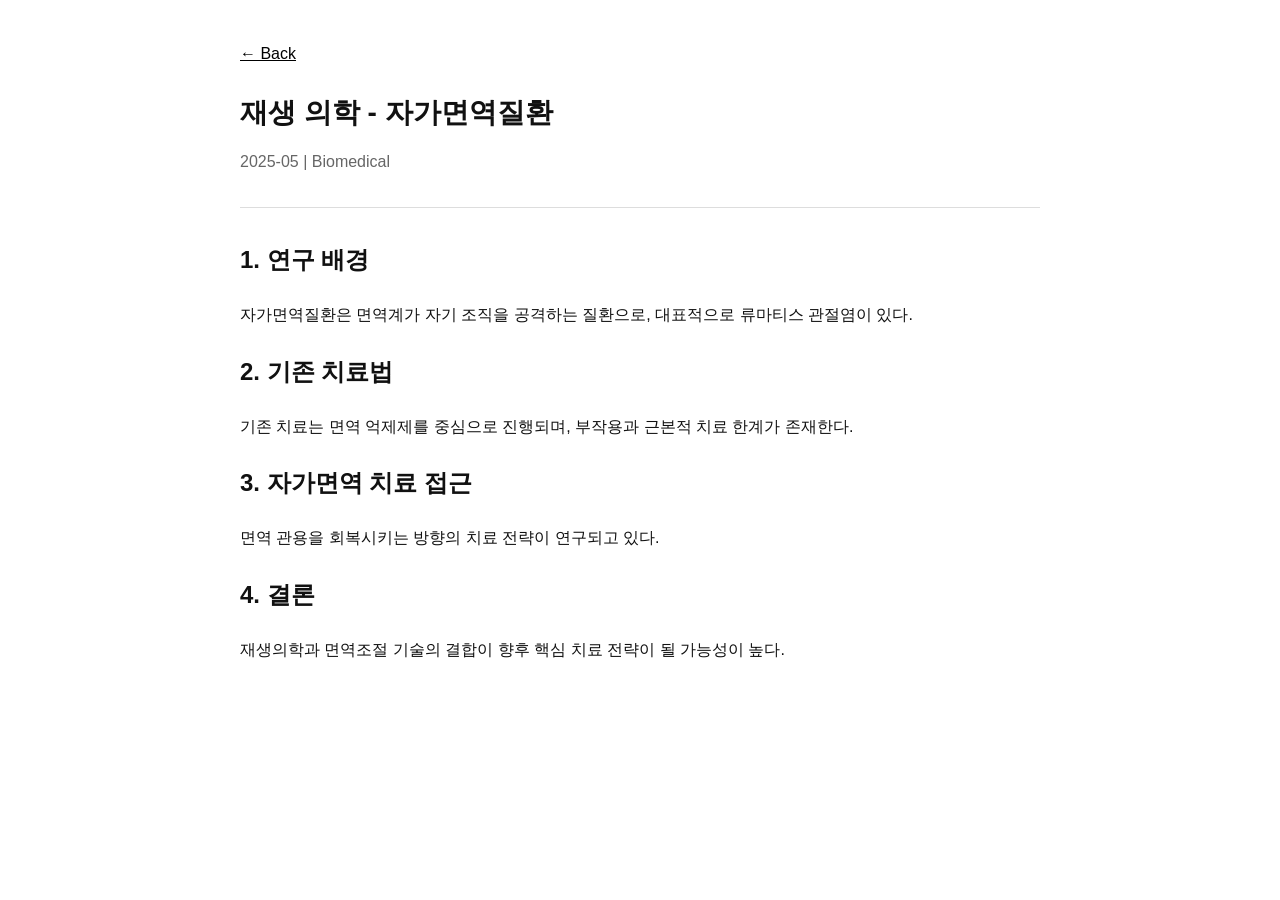
==== posts/autoimmune-therapy.html @ 0361a764 "Create autoimmune-therapy.html" ====
<!DOCTYPE html>

<html lang="ko">

<head>
<meta charset="UTF-8">
<title>재생 의학 - 자가면역질환</title>

<style>
body {
  font-family: 'Noto Sans KR', sans-serif;
  max-width: 800px;
  margin: auto;
  padding: 40px 20px;
  line-height: 1.8;
  color: #111;
}

h1 {
  font-size: 28px;
  margin-bottom: 10px;
}

.meta {
  color: #666;
  margin-bottom: 30px;
}

hr {
  border: none;
  border-top: 1px solid #ddd;
  margin: 30px 0;
}

a {
  color: #000;
}
</style>

</head>

<body>

<a href="../index.html">← Back</a>

<h1>재생 의학 - 자가면역질환</h1>
<div class="meta">2025-05 | Biomedical</div>

<hr>

<h2>1. 연구 배경</h2>
<p>
자가면역질환은 면역계가 자기 조직을 공격하는 질환으로,
대표적으로 류마티스 관절염이 있다.
</p>

<h2>2. 기존 치료법</h2>
<p>
기존 치료는 면역 억제제를 중심으로 진행되며,
부작용과 근본적 치료 한계가 존재한다.
</p>

<h2>3. 자가면역 치료 접근</h2>
<p>
면역 관용을 회복시키는 방향의 치료 전략이 연구되고 있다.
</p>

<h2>4. 결론</h2>
<p>
재생의학과 면역조절 기술의 결합이 향후 핵심 치료 전략이 될 가능성이 높다.
</p>

</body>
</html>
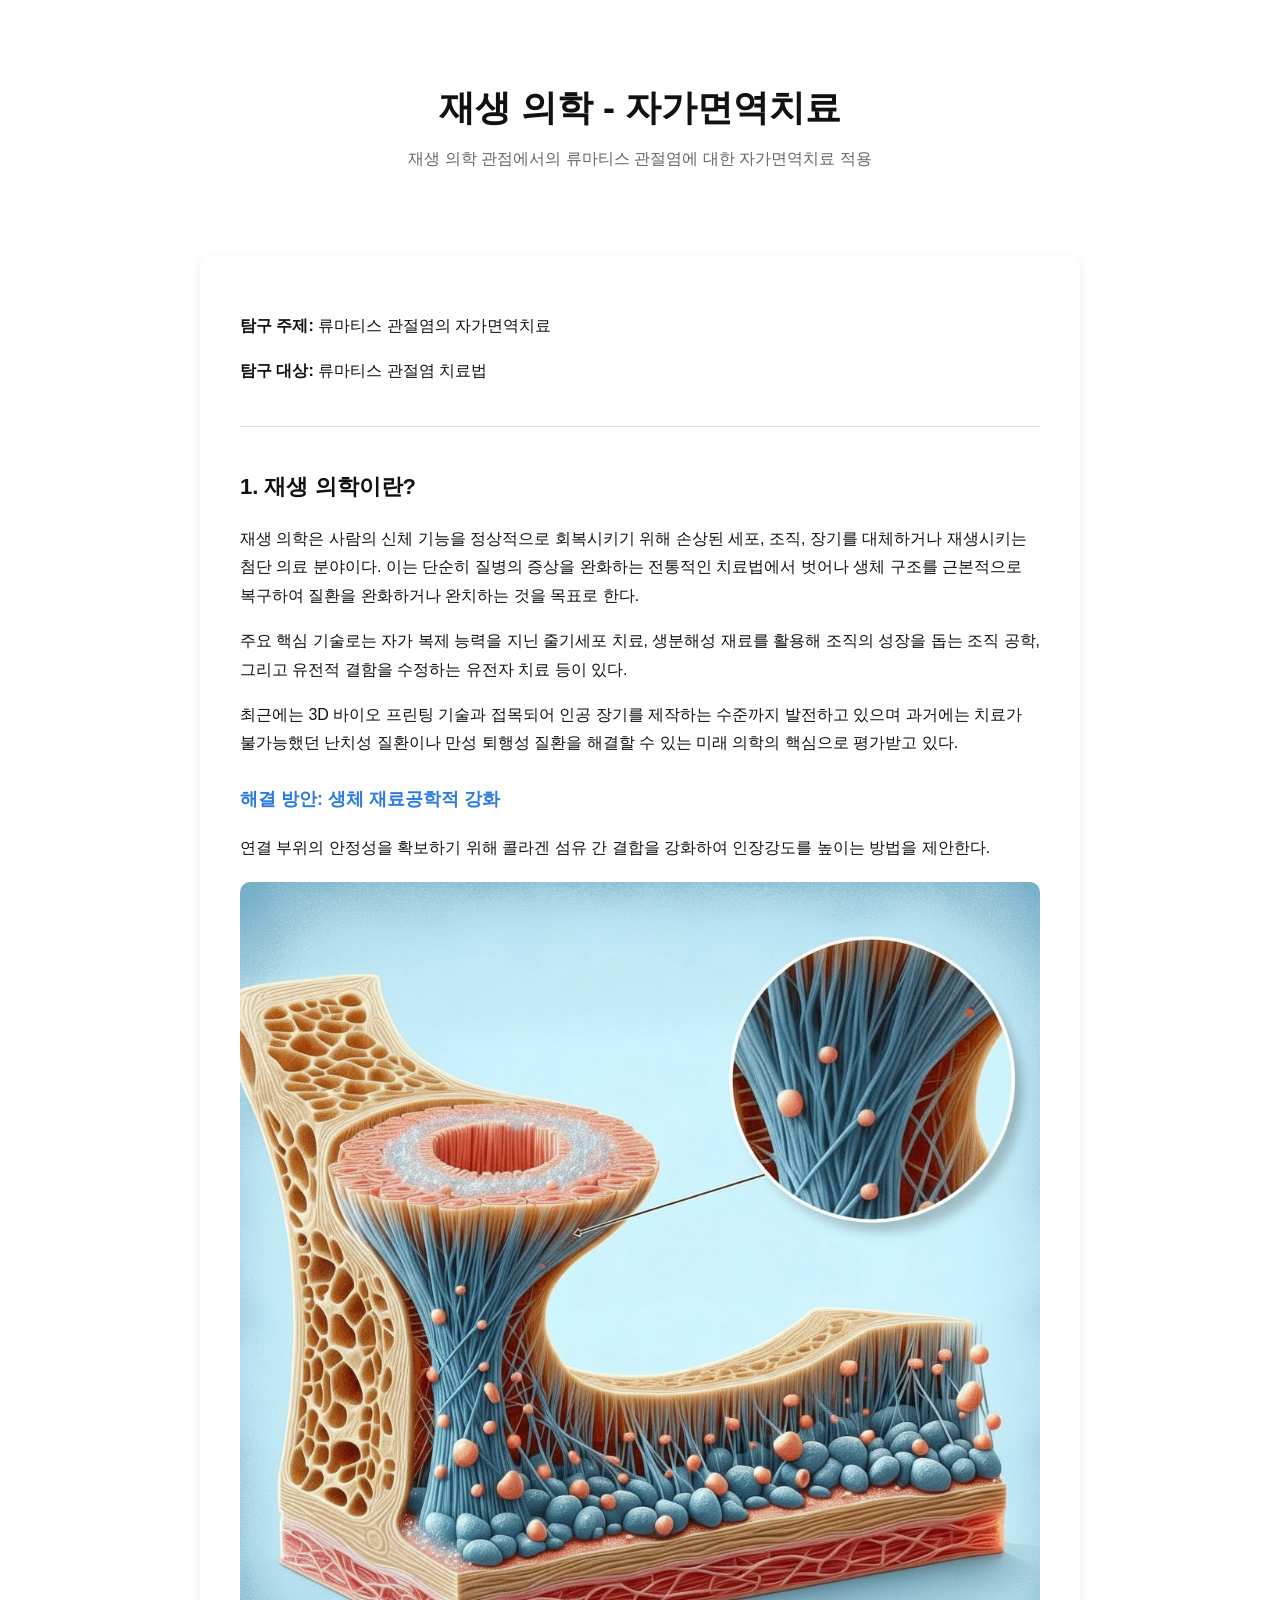
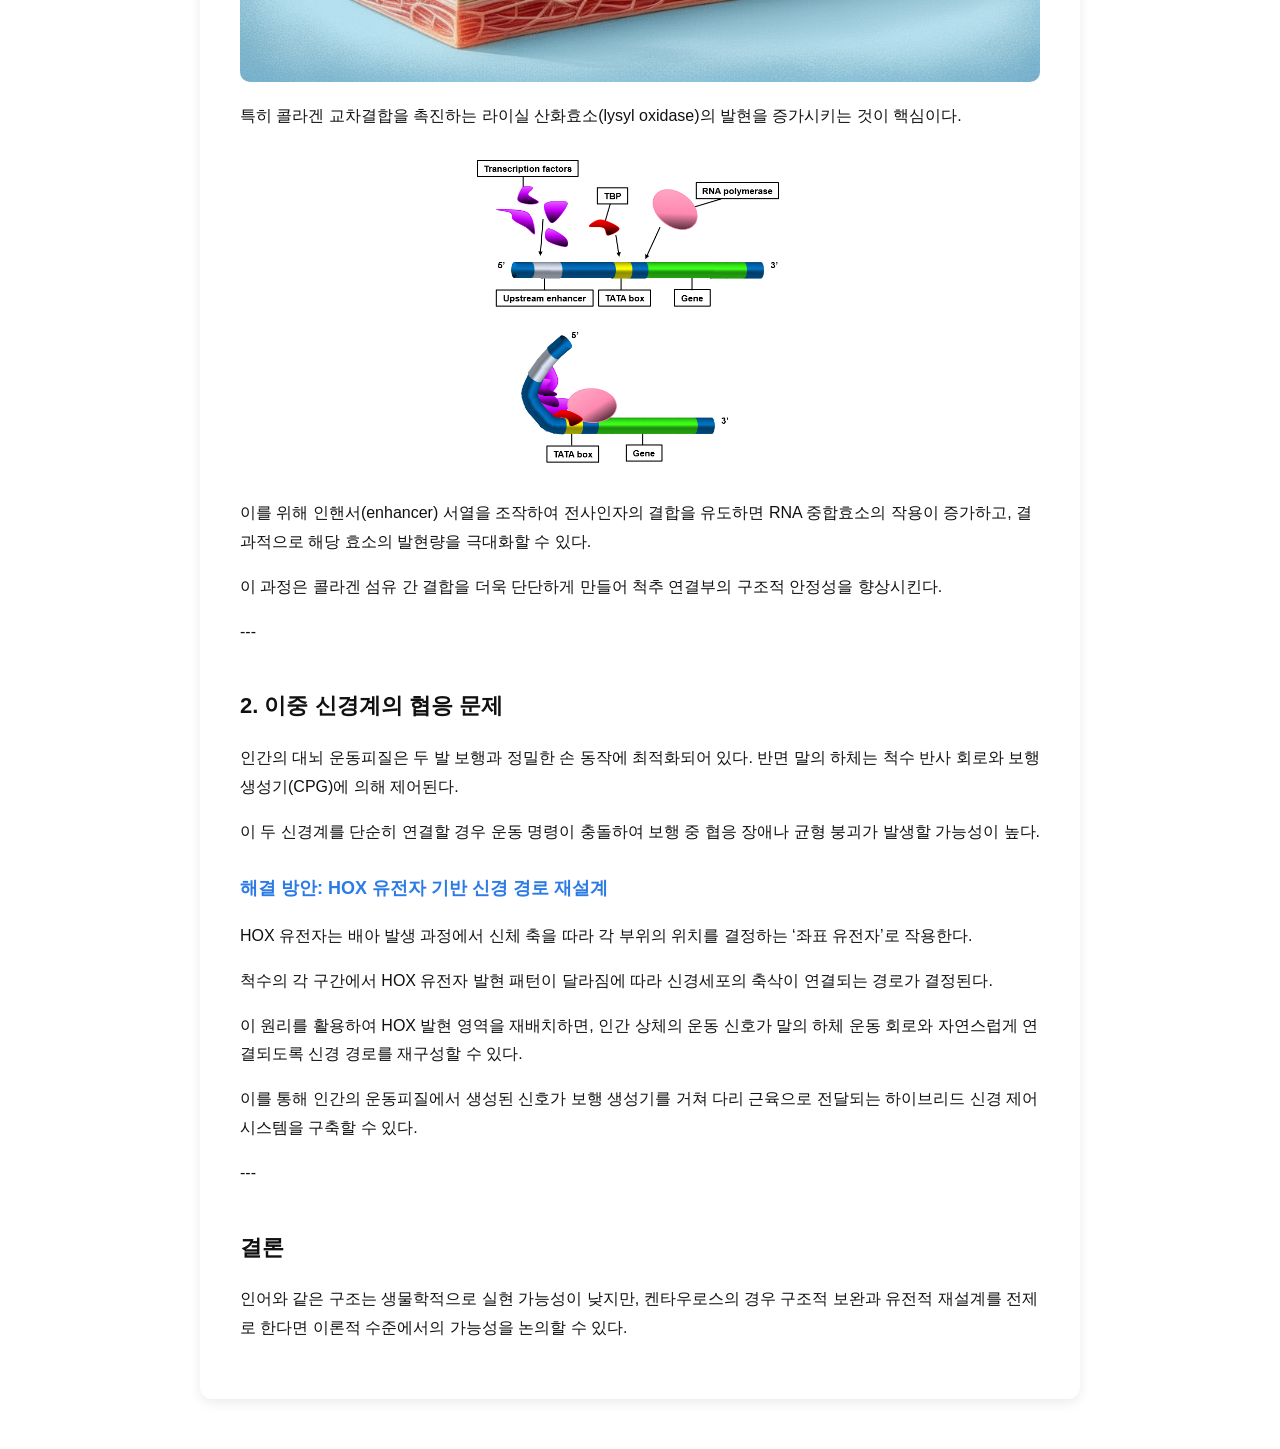
==== commit fe6dc907: "Update autoimmune-therapy.html" ====
--- a/posts/autoimmune-therapy.html
+++ b/posts/autoimmune-therapy.html
@@ -1,74 +1,118 @@
 <!DOCTYPE html>
-
-<html lang="ko">
+<html>
 
 <head>
 <meta charset="UTF-8">
-<title>재생 의학 - 자가면역질환</title>
-
-<style>
-body {
-  font-family: 'Noto Sans KR', sans-serif;
-  max-width: 800px;
-  margin: auto;
-  padding: 40px 20px;
-  line-height: 1.8;
-  color: #111;
-}
-
-h1 {
-  font-size: 28px;
-  margin-bottom: 10px;
-}
-
-.meta {
-  color: #666;
-  margin-bottom: 30px;
-}
-
-hr {
-  border: none;
-  border-top: 1px solid #ddd;
-  margin: 30px 0;
-}
-
-a {
-  color: #000;
-}
-</style>
-
+<title>재생 의학 - 자가면역치료</title></title>
+<link rel="stylesheet" href="../style.css">
 </head>
 
 <body>
 
-<a href="../index.html">← Back</a>
+<header>
+<h1>재생 의학 - 자가면역치료</h1>
+<p>재생 의학 관점에서의 류마티스 관절염에 대한 자가면역치료 적용</p>
+</header>
 
-<h1>재생 의학 - 자가면역질환</h1>
-<div class="meta">2025-05 | Biomedical</div>
+<div class="post-container">
+
+<p><strong>탐구 주제:</strong> 류마티스 관절염의 자가면역치료</p>
+<p><strong>탐구 대상:</strong> 류마티스 관절염 치료법</p>
 
 <hr>
 
-<h2>1. 연구 배경</h2>
+<h2>1. 재생 의학이란?</h2>
+
 <p>
-자가면역질환은 면역계가 자기 조직을 공격하는 질환으로,
-대표적으로 류마티스 관절염이 있다.
+재생 의학은 사람의 신체 기능을 정상적으로 회복시키기 위해 손상된 세포, 조직, 장기를 대체하거나 재생시키는 첨단 의료 분야이다. 이는 단순히 질병의 증상을 완화하는 전통적인 치료법에서 벗어나 생체 구조를 근본적으로 복구하여 질환을 완화하거나 완치하는 것을 목표로 한다.
+
 </p>
 
-<h2>2. 기존 치료법</h2>
 <p>
-기존 치료는 면역 억제제를 중심으로 진행되며,
-부작용과 근본적 치료 한계가 존재한다.
+주요 핵심 기술로는 자가 복제 능력을 지닌 줄기세포 치료, 생분해성 재료를 활용해 조직의 성장을 돕는 조직 공학, 그리고 유전적 결함을 수정하는 유전자 치료 등이 있다. 
 </p>
 
-<h2>3. 자가면역 치료 접근</h2>
 <p>
-면역 관용을 회복시키는 방향의 치료 전략이 연구되고 있다.
+최근에는 3D 바이오 프린팅 기술과 접목되어 인공 장기를 제작하는 수준까지 발전하고 있으며 과거에는 치료가 불가능했던 난치성 질환이나 만성 퇴행성 질환을 해결할 수 있는 미래 의학의 핵심으로 평가받고 있다.
 </p>
 
-<h2>4. 결론</h2>
+<h3>해결 방안: 생체 재료공학적 강화</h3>
+
 <p>
-재생의학과 면역조절 기술의 결합이 향후 핵심 치료 전략이 될 가능성이 높다.
+연결 부위의 안정성을 확보하기 위해 콜라겐 섬유 간 결합을 강화하여
+인장강도를 높이는 방법을 제안한다.
 </p>
 
+<img src="../images/centaur-post1.jpg">
+  
+<p>
+특히 콜라겐 교차결합을 촉진하는 라이실 산화효소(lysyl oxidase)의
+발현을 증가시키는 것이 핵심이다.
+</p>
+
+<img src="../images/centaur-post2.jpg">
+
+<p>
+이를 위해 인핸서(enhancer) 서열을 조작하여 전사인자의 결합을 유도하면
+RNA 중합효소의 작용이 증가하고,
+결과적으로 해당 효소의 발현량을 극대화할 수 있다.
+</p>
+
+<p>
+이 과정은 콜라겐 섬유 간 결합을 더욱 단단하게 만들어
+척추 연결부의 구조적 안정성을 향상시킨다.
+</p>
+
+---
+
+<h2>2. 이중 신경계의 협응 문제</h2>
+
+<p>
+인간의 대뇌 운동피질은 두 발 보행과 정밀한 손 동작에 최적화되어 있다.
+반면 말의 하체는 척수 반사 회로와 보행 생성기(CPG)에 의해 제어된다.
+</p>
+
+<p>
+이 두 신경계를 단순히 연결할 경우 운동 명령이 충돌하여
+보행 중 협응 장애나 균형 붕괴가 발생할 가능성이 높다.
+</p>
+
+<h3>해결 방안: HOX 유전자 기반 신경 경로 재설계</h3>
+
+<p>
+HOX 유전자는 배아 발생 과정에서 신체 축을 따라 각 부위의 위치를 결정하는
+‘좌표 유전자’로 작용한다.
+</p>
+
+<p>
+척수의 각 구간에서 HOX 유전자 발현 패턴이 달라짐에 따라
+신경세포의 축삭이 연결되는 경로가 결정된다.
+</p>
+
+<p>
+이 원리를 활용하여 HOX 발현 영역을 재배치하면,
+인간 상체의 운동 신호가 말의 하체 운동 회로와 자연스럽게 연결되도록
+신경 경로를 재구성할 수 있다.
+</p>
+
+<p>
+이를 통해 인간의 운동피질에서 생성된 신호가
+보행 생성기를 거쳐 다리 근육으로 전달되는
+하이브리드 신경 제어 시스템을 구축할 수 있다.
+</p>
+
+---
+
+<h2>결론</h2>
+
+<p>
+인어와 같은 구조는 생물학적으로 실현 가능성이 낮지만,
+켄타우로스의 경우 구조적 보완과 유전적 재설계를 전제로 한다면
+이론적 수준에서의 가능성을 논의할 수 있다.
+</p>
+
+</div>
+
 </body>
+
 </html>
--- a/style.css
+++ b/style.css
@@ -0,0 +1,136 @@
+body {
+font-family: 'Noto Sans KR', sans-serif;
+margin: 0;
+background: #ffffff;
+color: #111;
+}
+
+/* 배너 */
+header {
+text-align: center;
+padding: 60px 20px 20px;
+}
+
+header h1 {
+font-size: 36px;
+margin-bottom: 10px;
+}
+
+header p {
+color: #666;
+}
+
+/* 검색 */
+.search-box {
+text-align: center;
+margin: 20px 0;
+}
+
+.search-box input {
+width: 300px;
+padding: 10px;
+border: 1px solid #ccc;
+}
+
+/* 최근 게시물 */
+.recent-section {
+margin-top: 40px;
+}
+
+.recent-section h2 {
+text-align: center;
+}
+
+.recent-container {
+display: flex;
+overflow-x: auto;
+gap: 20px;
+padding: 20px;
+}
+
+.recent-card {
+min-width: 250px;
+border: 1px solid #ddd;
+padding: 15px;
+}
+
+/* 카테고리 */
+.categories {
+display: flex;
+justify-content: center;
+gap: 10px;
+margin: 30px 0;
+}
+
+.categories button {
+padding: 8px 15px;
+border: 1px solid #aaa;
+background: none;
+cursor: pointer;
+}
+
+.categories button:hover {
+border-color: #000;
+}
+
+/* 게시물 */
+.post {
+border-bottom: 1px solid #eee;
+padding: 20px;
+max-width: 700px;
+margin: auto;
+}
+
+a {
+text-decoration: none;
+color: inherit;
+}
+
+a:hover {
+text-decoration: underline;
+}
+
+/* 게시글 본문 영역 */
+.post-container{
+max-width:800px;
+margin:50px auto;
+background:white;
+padding:40px;
+border-radius:12px;
+box-shadow:0 4px 12px rgba(0,0,0,0.08);
+line-height:1.8; /* 한글은 줄간격 넓히기 */
+}
+
+/* 큰 제목 */
+.post-container h2{
+margin-top:40px;
+font-size:22px;
+}
+
+/* 소제목 */
+.post-container h3{
+margin-top:25px;
+font-size:18px;
+color:#2c7be5;
+}
+
+/* 본문 */
+.post-container p{
+margin:16px 0;
+font-size:16px; /* 한글은 살짝 크게 */
+}
+
+/* 구분선 */
+.post-container hr{
+margin:40px 0;
+border:none;
+border-top:1px solid #ddd;
+}
+
+.post-container img{
+display:block;
+max-width:100%;
+height:auto;
+margin:20px auto;
+border-radius:10px;
+}
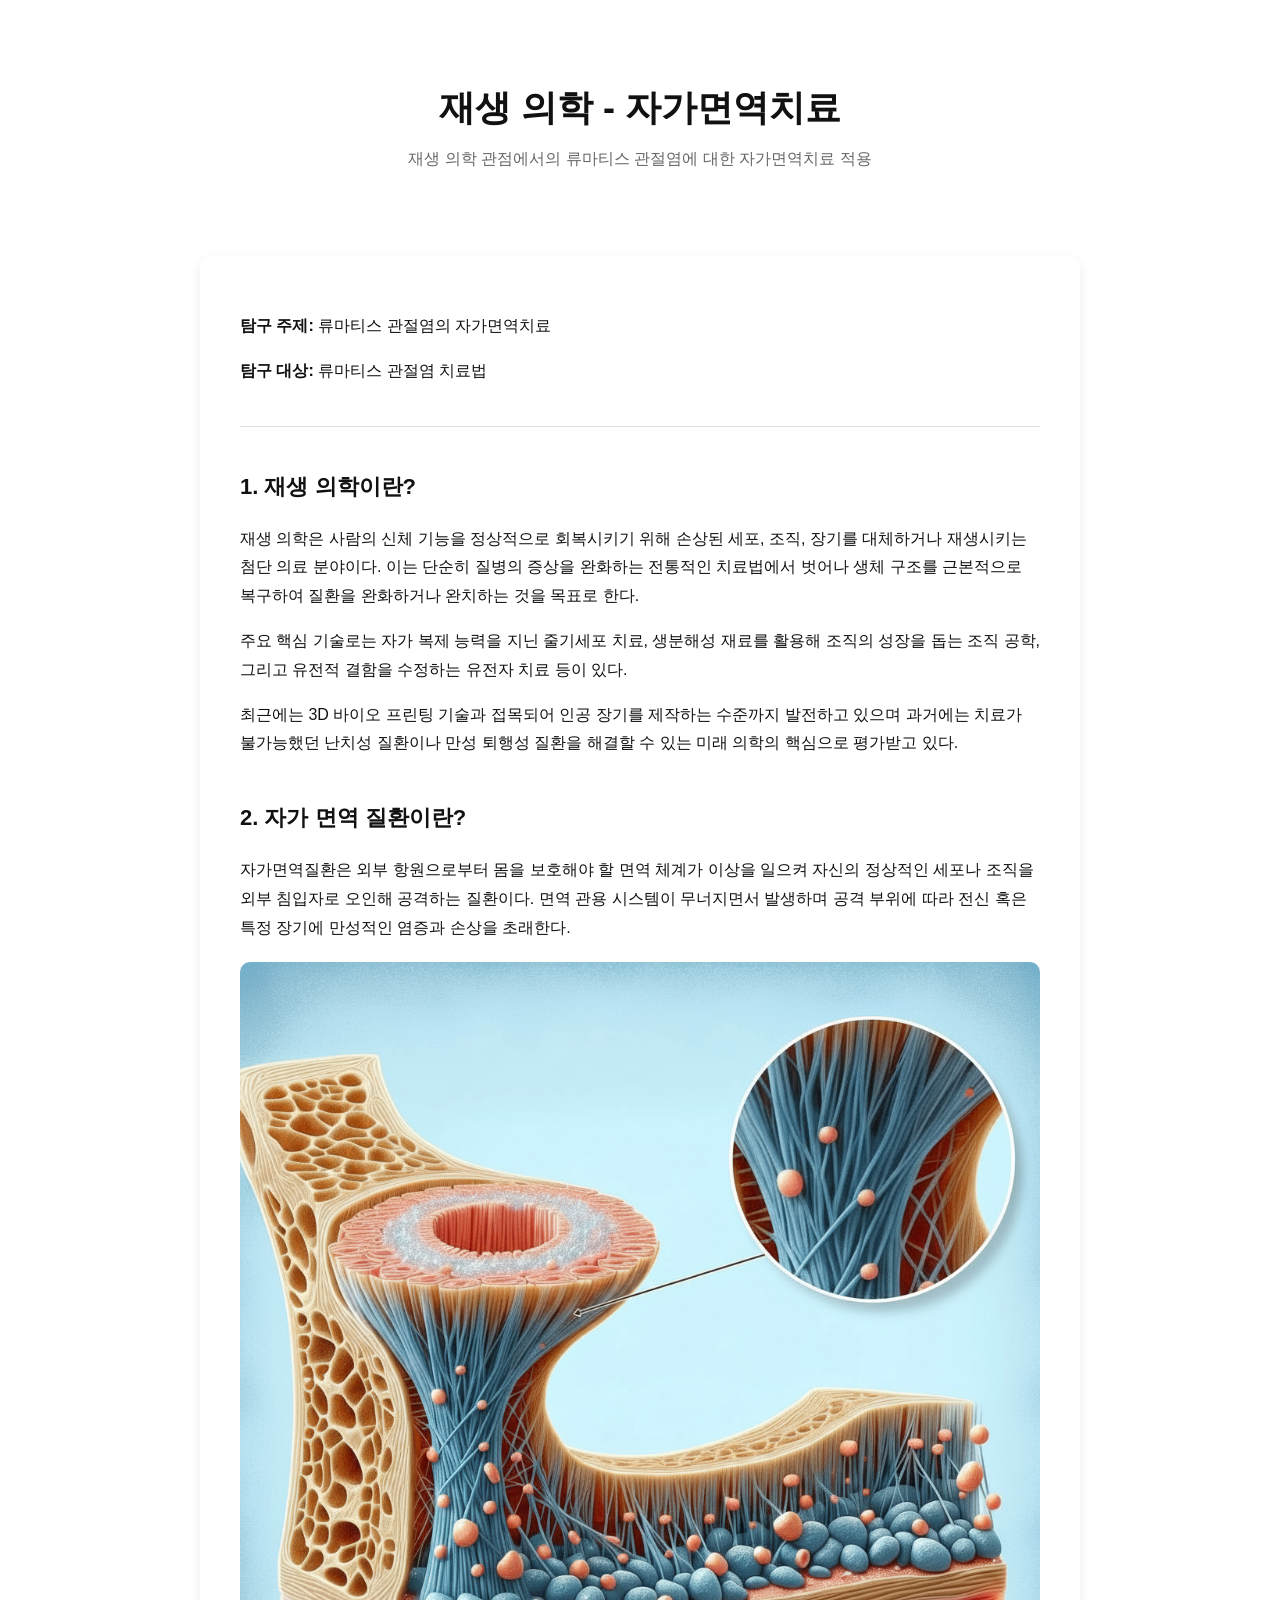
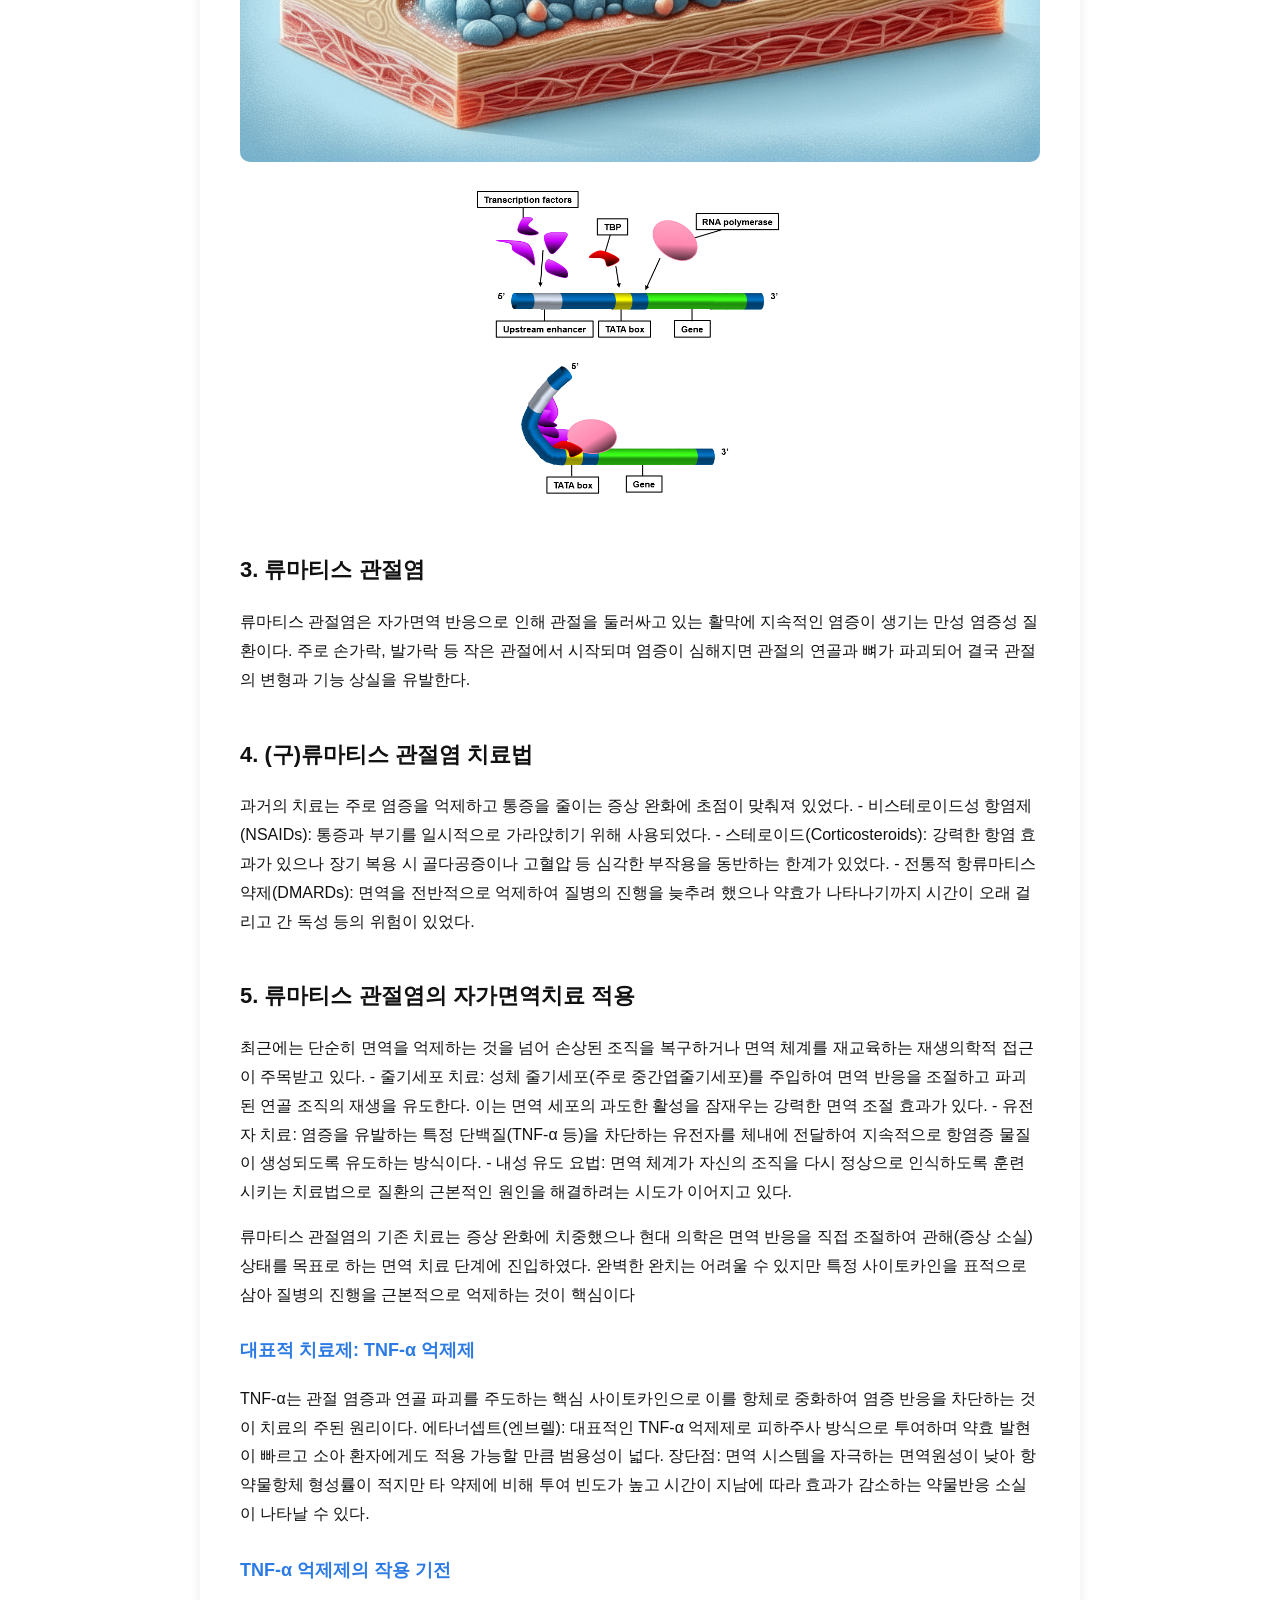
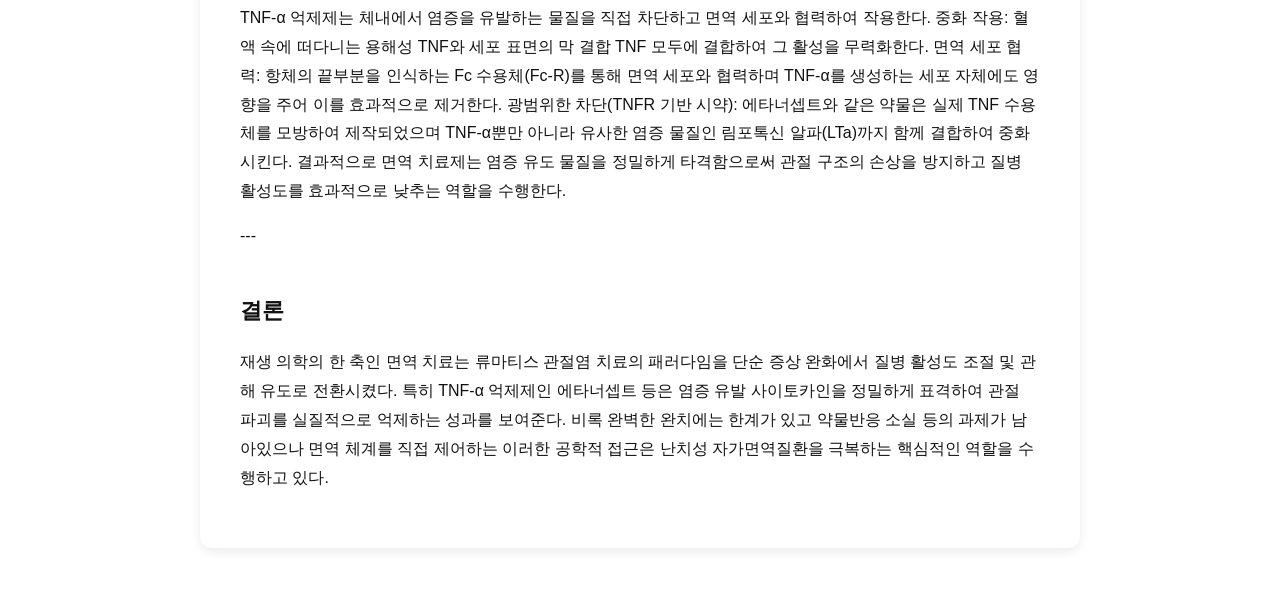
==== commit 6dc65edf: "Update autoimmune-therapy.html" ====
--- a/posts/autoimmune-therapy.html
+++ b/posts/autoimmune-therapy.html
@@ -36,69 +36,74 @@
 최근에는 3D 바이오 프린팅 기술과 접목되어 인공 장기를 제작하는 수준까지 발전하고 있으며 과거에는 치료가 불가능했던 난치성 질환이나 만성 퇴행성 질환을 해결할 수 있는 미래 의학의 핵심으로 평가받고 있다.
 </p>
 
-<h3>해결 방안: 생체 재료공학적 강화</h3>
+<h2>2. 자가 면역 질환이란?</h2>
 
 <p>
-연결 부위의 안정성을 확보하기 위해 콜라겐 섬유 간 결합을 강화하여
-인장강도를 높이는 방법을 제안한다.
+자가면역질환은 외부 항원으로부터 몸을 보호해야 할 면역 체계가 이상을 일으켜 자신의 정상적인 세포나 조직을 외부 침입자로 오인해 공격하는 질환이다. 면역 관용 시스템이 무너지면서 발생하며 공격 부위에 따라 전신 혹은 특정 장기에 만성적인 염증과 손상을 초래한다.
 </p>
 
 <img src="../images/centaur-post1.jpg">
   
-<p>
-특히 콜라겐 교차결합을 촉진하는 라이실 산화효소(lysyl oxidase)의
-발현을 증가시키는 것이 핵심이다.
-</p>
 
 <img src="../images/centaur-post2.jpg">
 
+<h2>3. 류마티스 관절염</h2>
+  
 <p>
-이를 위해 인핸서(enhancer) 서열을 조작하여 전사인자의 결합을 유도하면
-RNA 중합효소의 작용이 증가하고,
-결과적으로 해당 효소의 발현량을 극대화할 수 있다.
+류마티스 관절염은 자가면역 반응으로 인해 관절을 둘러싸고 있는 활막에 지속적인 염증이 생기는 만성 염증성 질환이다. 주로 손가락, 발가락 등 작은 관절에서 시작되며 염증이 심해지면 관절의 연골과 뼈가 파괴되어 결국 관절의 변형과 기능 상실을 유발한다.
+</p>
+
+<h2>4. (구)류마티스 관절염 치료법</h2>
+  
+<p>
+과거의 치료는 주로 염증을 억제하고 통증을 줄이는 증상 완화에 초점이 맞춰져 있었다.
+
+- 비스테로이드성 항염제(NSAIDs): 통증과 부기를 일시적으로 가라앉히기 위해 사용되었다.
+
+- 스테로이드(Corticosteroids): 강력한 항염 효과가 있으나 장기 복용 시 골다공증이나 고혈압 등 심각한 부작용을 동반하는 한계가 있었다.
+
+- 전통적 항류마티스 약제(DMARDs): 면역을 전반적으로 억제하여 질병의 진행을 늦추려 했으나 약효가 나타나기까지 시간이 오래 걸리고 간 독성 등의 위험이 있었다.
+</p>
+
+<h2>5. 류마티스 관절염의 자가면역치료 적용</h2>
+
+<p>
+최근에는 단순히 면역을 억제하는 것을 넘어 손상된 조직을 복구하거나 면역 체계를 재교육하는 재생의학적 접근이 주목받고 있다.
+
+- 줄기세포 치료: 성체 줄기세포(주로 중간엽줄기세포)를 주입하여 면역 반응을 조절하고 파괴된 연골 조직의 재생을 유도한다. 이는 면역 세포의 과도한 활성을 잠재우는 강력한 면역 조절 효과가 있다.
+
+- 유전자 치료: 염증을 유발하는 특정 단백질(TNF-α 등)을 차단하는 유전자를 체내에 전달하여 지속적으로 항염증 물질이 생성되도록 유도하는 방식이다.
+
+- 내성 유도 요법: 면역 체계가 자신의 조직을 다시 정상으로 인식하도록 훈련시키는 치료법으로 질환의 근본적인 원인을 해결하려는 시도가 이어지고 있다.
 </p>
 
 <p>
-이 과정은 콜라겐 섬유 간 결합을 더욱 단단하게 만들어
-척추 연결부의 구조적 안정성을 향상시킨다.
+류마티스 관절염의 기존 치료는 증상 완화에 치중했으나 현대 의학은 면역 반응을 직접 조절하여 관해(증상 소실) 상태를 목표로 하는 면역 치료 단계에 진입하였다. 완벽한 완치는 어려울 수 있지만 특정 사이토카인을 표적으로 삼아 질병의 진행을 근본적으로 억제하는 것이 핵심이다
+</p>
+  
+<h3>대표적 치료제: TNF-α 억제제</h3>
+
+<p>
+TNF-α는 관절 염증과 연골 파괴를 주도하는 핵심 사이토카인으로 이를 항체로 중화하여 염증 반응을 차단하는 것이 치료의 주된 원리이다.
+
+에타너셉트(엔브렐): 대표적인 TNF-α 억제제로 피하주사 방식으로 투여하며 약효 발현이 빠르고 소아 환자에게도 적용 가능할 만큼 범용성이 넓다.
+
+장단점: 면역 시스템을 자극하는 면역원성이 낮아 항약물항체 형성률이 적지만 타 약제에 비해 투여 빈도가 높고 시간이 지남에 따라 효과가 감소하는 약물반응 소실이 나타날 수 있다.
 </p>
 
----
 
-<h2>2. 이중 신경계의 협응 문제</h2>
+<h3>TNF-α 억제제의 작용 기전</h3>
 
 <p>
-인간의 대뇌 운동피질은 두 발 보행과 정밀한 손 동작에 최적화되어 있다.
-반면 말의 하체는 척수 반사 회로와 보행 생성기(CPG)에 의해 제어된다.
-</p>
+TNF-α 억제제는 체내에서 염증을 유발하는 물질을 직접 차단하고 면역 세포와 협력하여 작용한다.
 
-<p>
-이 두 신경계를 단순히 연결할 경우 운동 명령이 충돌하여
-보행 중 협응 장애나 균형 붕괴가 발생할 가능성이 높다.
-</p>
+중화 작용: 혈액 속에 떠다니는 용해성 TNF와 세포 표면의 막 결합 TNF 모두에 결합하여 그 활성을 무력화한다.
 
-<h3>해결 방안: HOX 유전자 기반 신경 경로 재설계</h3>
+면역 세포 협력: 항체의 끝부분을 인식하는 Fc 수용체(Fc-R)를 통해 면역 세포와 협력하며 TNF-α를 생성하는 세포 자체에도 영향을 주어 이를 효과적으로 제거한다.
 
-<p>
-HOX 유전자는 배아 발생 과정에서 신체 축을 따라 각 부위의 위치를 결정하는
-‘좌표 유전자’로 작용한다.
-</p>
+광범위한 차단(TNFR 기반 시약): 에타너셉트와 같은 약물은 실제 TNF 수용체를 모방하여 제작되었으며 TNF-α뿐만 아니라 유사한 염증 물질인 림포톡신 알파(LTa)까지 함께 결합하여 중화시킨다.
 
-<p>
-척수의 각 구간에서 HOX 유전자 발현 패턴이 달라짐에 따라
-신경세포의 축삭이 연결되는 경로가 결정된다.
-</p>
-
-<p>
-이 원리를 활용하여 HOX 발현 영역을 재배치하면,
-인간 상체의 운동 신호가 말의 하체 운동 회로와 자연스럽게 연결되도록
-신경 경로를 재구성할 수 있다.
-</p>
-
-<p>
-이를 통해 인간의 운동피질에서 생성된 신호가
-보행 생성기를 거쳐 다리 근육으로 전달되는
-하이브리드 신경 제어 시스템을 구축할 수 있다.
+결과적으로 면역 치료제는 염증 유도 물질을 정밀하게 타격함으로써 관절 구조의 손상을 방지하고 질병 활성도를 효과적으로 낮추는 역할을 수행한다.
 </p>
 
 ---
@@ -106,9 +111,9 @@
 <h2>결론</h2>
 
 <p>
-인어와 같은 구조는 생물학적으로 실현 가능성이 낮지만,
-켄타우로스의 경우 구조적 보완과 유전적 재설계를 전제로 한다면
-이론적 수준에서의 가능성을 논의할 수 있다.
+재생 의학의 한 축인 면역 치료는 류마티스 관절염 치료의 패러다임을 단순 증상 완화에서 질병 활성도 조절 및 관해 유도로 전환시켰다. 
+특히 TNF-α 억제제인 에타너셉트 등은 염증 유발 사이토카인을 정밀하게 표격하여 관절 파괴를 실질적으로 억제하는 성과를 보여준다.
+비록 완벽한 완치에는 한계가 있고 약물반응 소실 등의 과제가 남아있으나 면역 체계를 직접 제어하는 이러한 공학적 접근은 난치성 자가면역질환을 극복하는 핵심적인 역할을 수행하고 있다.
 </p>
 
 </div>
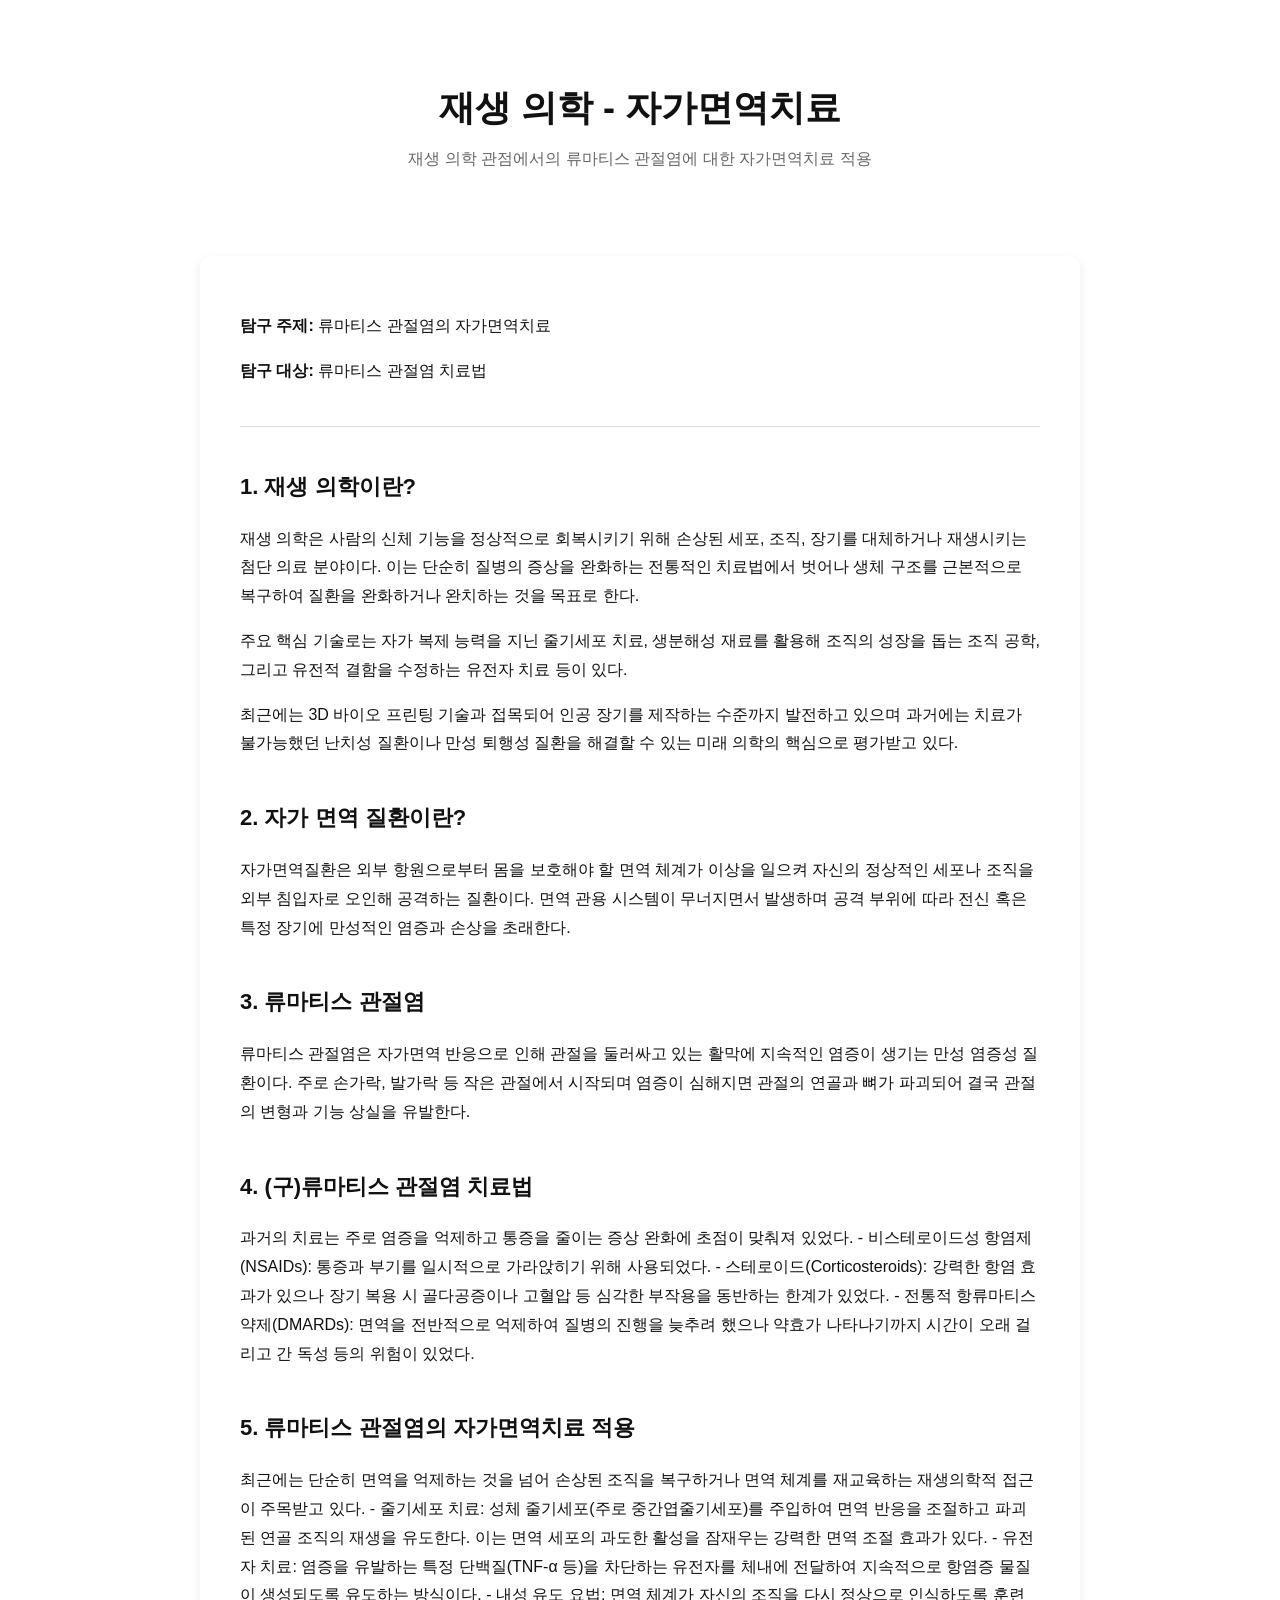
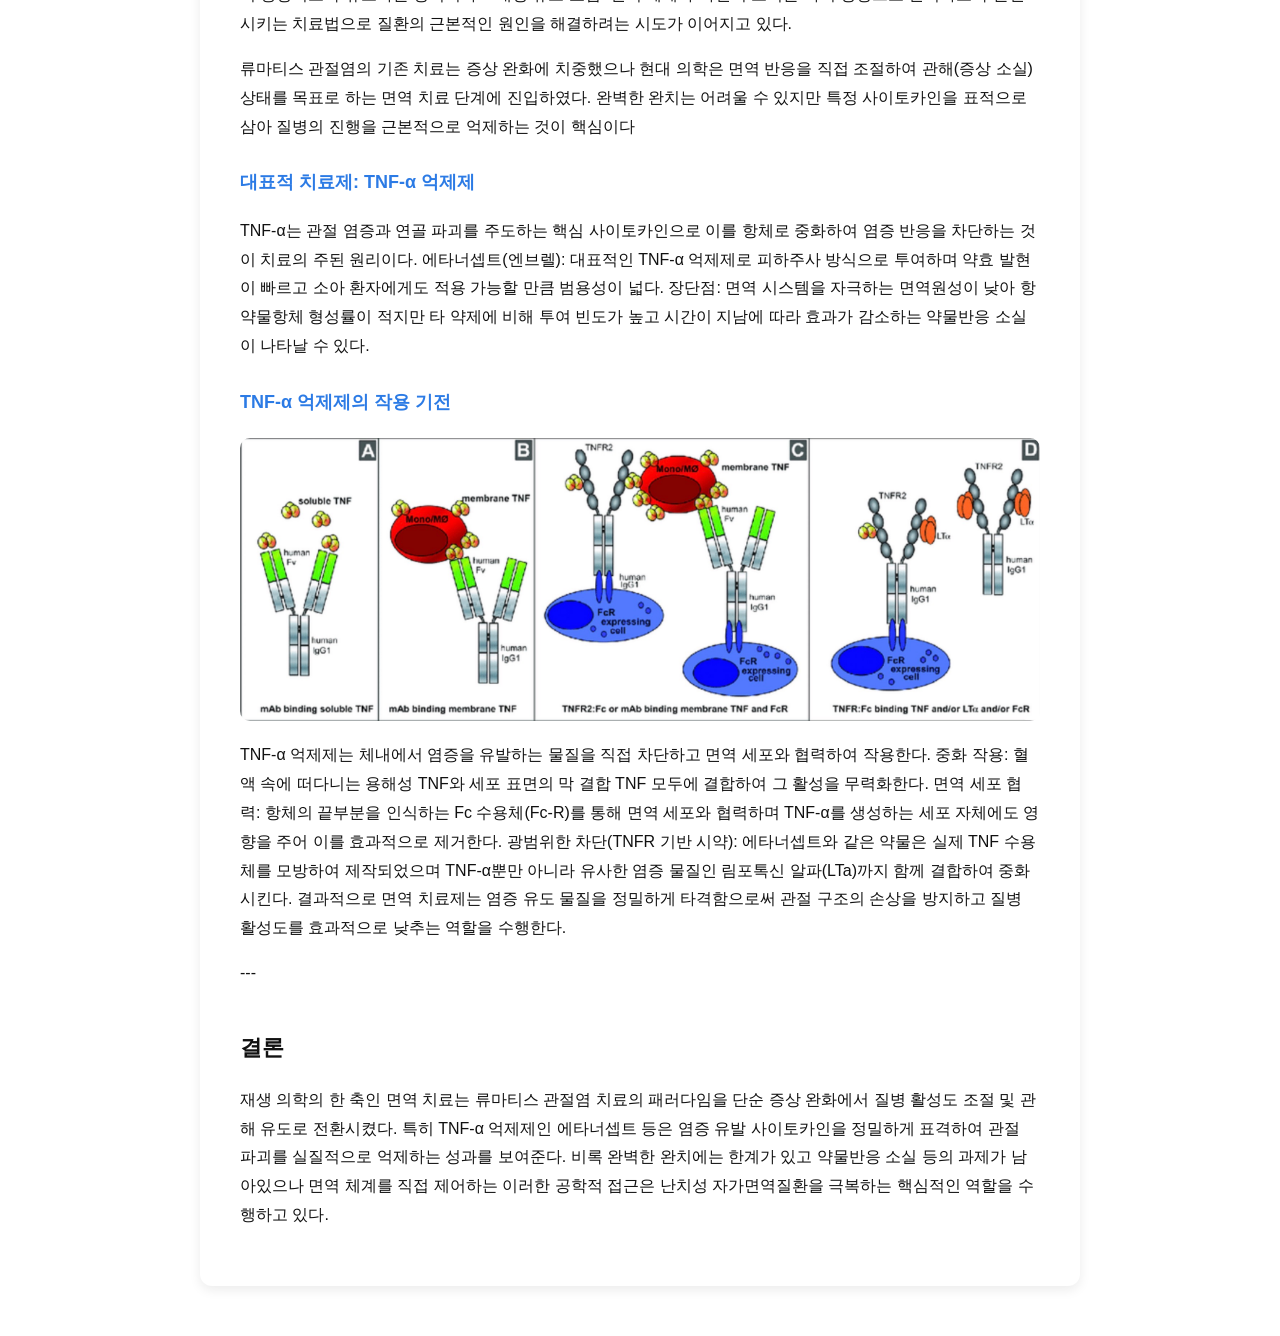
==== commit 81248ade: "Update autoimmune-therapy.html" ====
--- a/posts/autoimmune-therapy.html
+++ b/posts/autoimmune-therapy.html
@@ -41,11 +41,6 @@
 <p>
 자가면역질환은 외부 항원으로부터 몸을 보호해야 할 면역 체계가 이상을 일으켜 자신의 정상적인 세포나 조직을 외부 침입자로 오인해 공격하는 질환이다. 면역 관용 시스템이 무너지면서 발생하며 공격 부위에 따라 전신 혹은 특정 장기에 만성적인 염증과 손상을 초래한다.
 </p>
-
-<img src="../images/centaur-post1.jpg">
-  
-
-<img src="../images/centaur-post2.jpg">
 
 <h2>3. 류마티스 관절염</h2>
   
@@ -94,6 +89,8 @@
 
 <h3>TNF-α 억제제의 작용 기전</h3>
 
+<img src="../images/autoimmune-post1.jpg">
+  
 <p>
 TNF-α 억제제는 체내에서 염증을 유발하는 물질을 직접 차단하고 면역 세포와 협력하여 작용한다.
 
